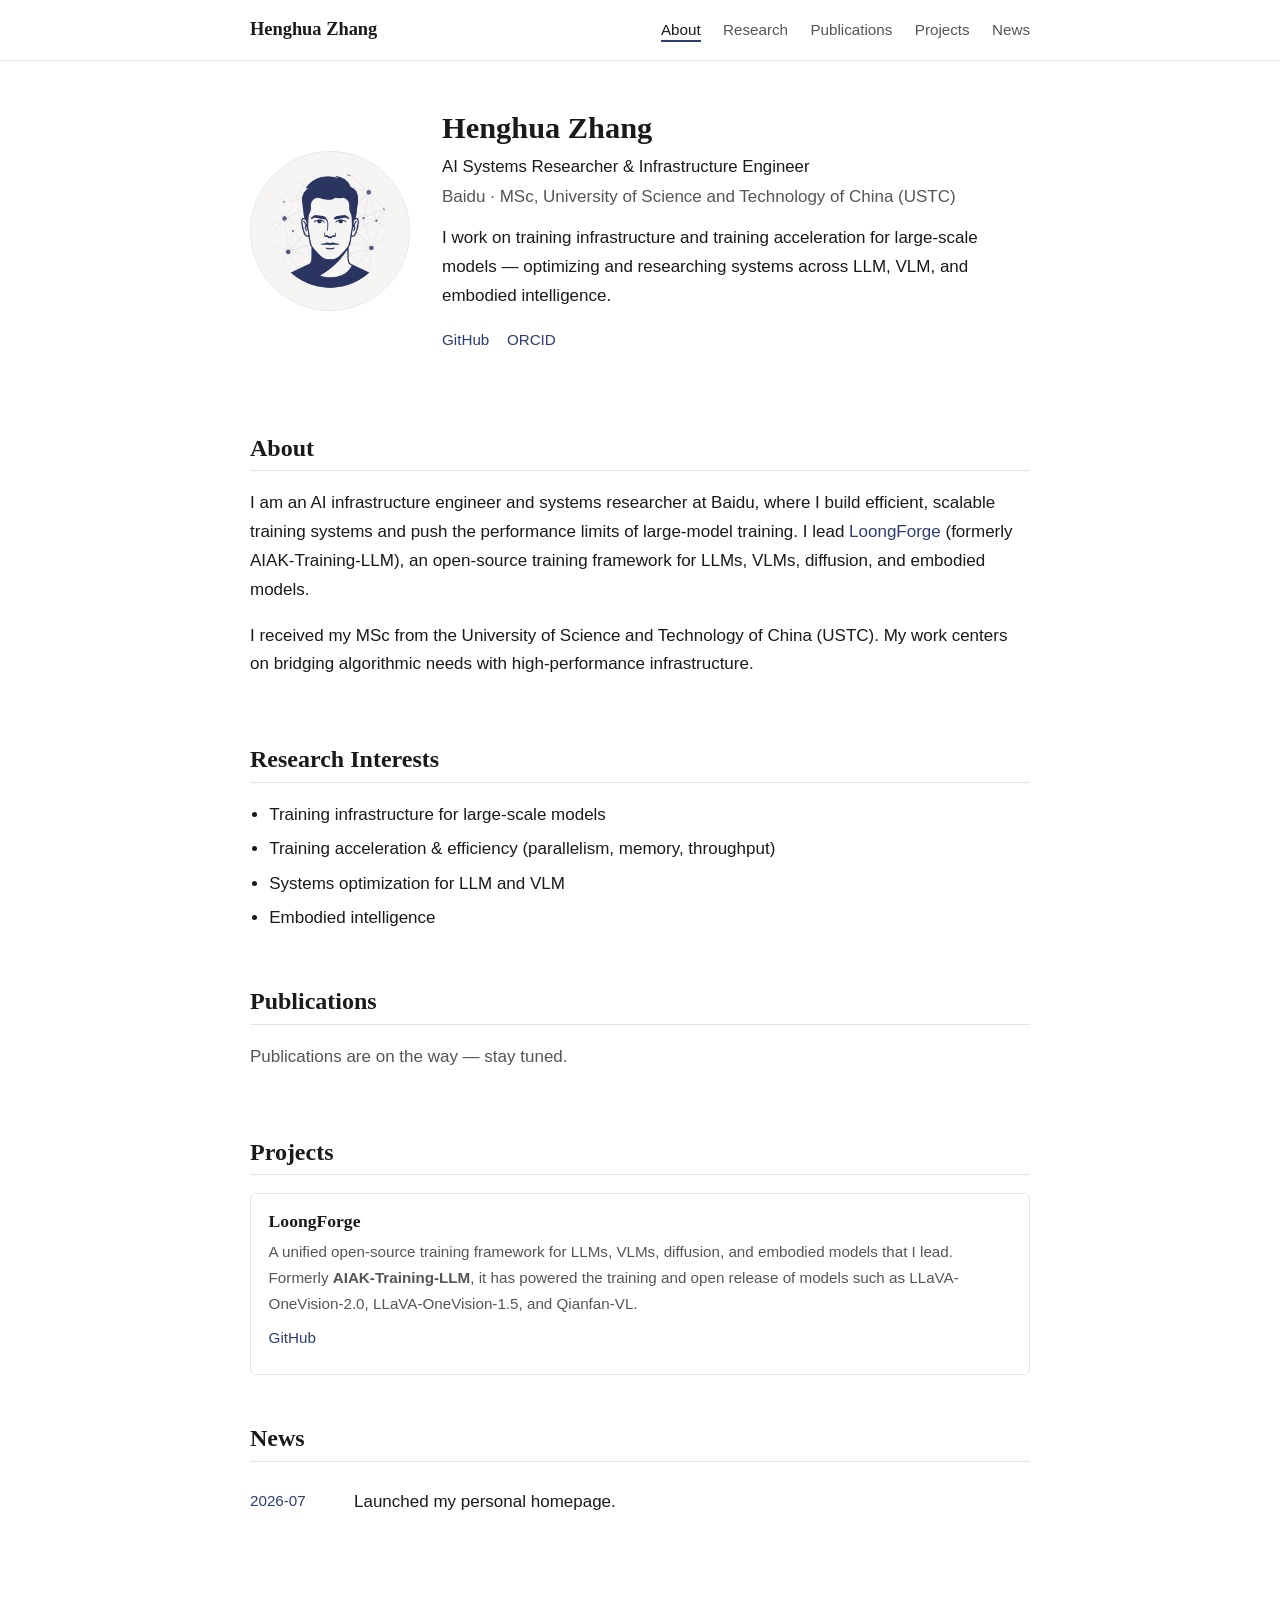
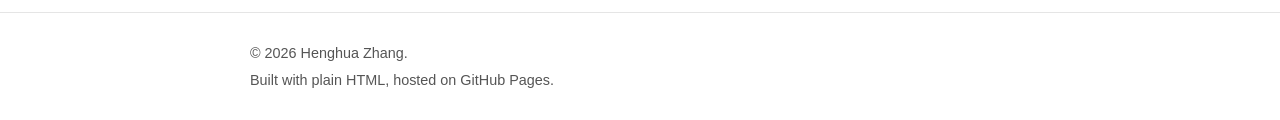
==== index.html @ 89657edd "Add academic personal homepage" ====
<!DOCTYPE html>
<html lang="en">
<head>
  <meta charset="UTF-8" />
  <meta name="viewport" content="width=device-width, initial-scale=1.0" />
  <title>Henghua Zhang — Homepage</title>
  <meta name="description" content="Henghua Zhang — AI systems researcher and infrastructure engineer at Baidu, working on training infrastructure and training acceleration for large-scale models (LLM, VLM, embodied intelligence)." />
  <link rel="stylesheet" href="css/style.css" />
</head>
<body>
  <!-- ===================== Header / Nav ===================== -->
  <header class="site-header">
    <nav class="nav container" aria-label="Primary">
      <a class="nav-brand" href="#home">Henghua Zhang</a>
      <button class="nav-toggle" aria-label="Toggle navigation menu" aria-expanded="false" aria-controls="nav-menu">
        <span></span><span></span><span></span>
      </button>
      <ul class="nav-menu" id="nav-menu">
        <li><a href="#about">About</a></li>
        <li><a href="#research">Research</a></li>
        <li><a href="#publications">Publications</a></li>
        <li><a href="#projects">Projects</a></li>
        <li><a href="#news">News</a></li>
      </ul>
    </nav>
  </header>

  <main>
    <!-- ===================== Hero ===================== -->
    <section id="home" class="hero container">
      <div class="hero-avatar">
        <img src="assets/avatar.jpg" alt="Portrait of Henghua Zhang" onerror="this.remove()" />
      </div>
      <div class="hero-info">
        <h1>Henghua Zhang</h1>
        <p class="hero-title">AI Systems Researcher &amp; Infrastructure Engineer</p>
        <p class="hero-affil">Baidu &middot; MSc, University of Science and Technology of China (USTC)</p>
        <p class="hero-bio">
          I work on training infrastructure and training acceleration for large-scale
          models &mdash; optimizing and researching systems across LLM, VLM, and
          embodied intelligence.
        </p>
        <ul class="hero-links">
          <li><a href="https://github.com/nullnonenilNULL" rel="noopener" target="_blank">GitHub</a></li>
          <li><a href="https://orcid.org/0009-0000-8911-8715" rel="noopener" target="_blank">ORCID</a></li>
          <!-- 需要时取消注释并填写：
          <li><a href="mailto:你的邮箱">Email</a></li>
          <li><a href="https://scholar.google.com/citations?user=XXXX" rel="noopener" target="_blank">Google Scholar</a></li>
          <li><a href="assets/cv.pdf" target="_blank">CV</a></li>
          -->
        </ul>
      </div>
    </section>

    <!-- ===================== About ===================== -->
    <section id="about" class="section container">
      <h2 class="section-title">About</h2>
      <p>
        I am an AI infrastructure engineer and systems researcher at Baidu, where I
        build efficient, scalable training systems and push the performance limits of
        large-model training. I lead
        <a href="https://github.com/baidu-baige/LoongForge" target="_blank" rel="noopener">LoongForge</a>
        (formerly AIAK-Training-LLM), an open-source training framework for LLMs, VLMs,
        diffusion, and embodied models.
      </p>
      <p>
        I received my MSc from the University of Science and Technology of China (USTC).
        My work centers on bridging algorithmic needs with high-performance infrastructure.
      </p>
    </section>

    <!-- ===================== Research Interests ===================== -->
    <section id="research" class="section container">
      <h2 class="section-title">Research Interests</h2>
      <ul class="research-list">
        <li>Training infrastructure for large-scale models</li>
        <li>Training acceleration &amp; efficiency (parallelism, memory, throughput)</li>
        <li>Systems optimization for LLM and VLM</li>
        <li>Embodied intelligence</li>
      </ul>
    </section>

    <!-- ===================== Publications ===================== -->
    <section id="publications" class="section container">
      <h2 class="section-title">Publications</h2>
      <p style="color:var(--color-muted)">
        Publications are on the way &mdash; stay tuned.
      </p>
      <!-- 有论文后：删除上面这句提示，按下面模板逐条添加
      <ul class="pub-list">
        <li class="pub-item">
          <span class="pub-year">2026</span>
          <div class="pub-body">
            <p class="pub-titletext">论文标题</p>
            <p class="pub-authors"><strong>Henghua Zhang</strong>, Coauthor A, Coauthor B</p>
            <p class="pub-venue">会议/期刊, 2026</p>
            <p class="pub-links">
              <a href="#" target="_blank" rel="noopener">PDF</a>
              <a href="#" target="_blank" rel="noopener">Code</a>
            </p>
          </div>
        </li>
      </ul>
      <p class="section-more"><a href="publications.html">View all publications &rarr;</a></p>
      -->
    </section>

    <!-- ===================== Projects ===================== -->
    <section id="projects" class="section container">
      <h2 class="section-title">Projects</h2>
      <div class="project-grid">
        <article class="project-card">
          <h3>LoongForge</h3>
          <p>A unified open-source training framework for LLMs, VLMs, diffusion, and embodied models that I lead. Formerly <strong>AIAK-Training-LLM</strong>, it has powered the training and open release of models such as LLaVA-OneVision-2.0, LLaVA-OneVision-1.5, and Qianfan-VL.</p>
          <p class="project-links">
            <a href="https://github.com/baidu-baige/LoongForge" target="_blank" rel="noopener">GitHub</a>
          </p>
        </article>
      </div>
    </section>

    <!-- ===================== News ===================== -->
    <section id="news" class="section container">
      <h2 class="section-title">News</h2>
      <ul class="news-list">
        <li class="news-item">
          <span class="news-date">2026-07</span>
          <span class="news-text">Launched my personal homepage.</span>
        </li>
        <!-- 新增动态：复制下面这行修改即可
        <li class="news-item">
          <span class="news-date">2026-08</span>
          <span class="news-text">动态内容</span>
        </li>
        -->
      </ul>
    </section>
  </main>

  <!-- ===================== Footer ===================== -->
  <footer class="site-footer">
    <div class="container">
      <p>&copy; <span id="year"></span> Henghua Zhang.</p>
      <p>Built with plain HTML, hosted on GitHub Pages.</p>
    </div>
  </footer>

  <script src="js/main.js"></script>
</body>
</html>
---- css/style.css ----
/* ============================================================
   Academic Homepage — Global Styles
   Design: white background, dark text, single restrained accent,
   serif headings for an academic feel, minimal decoration.
   ============================================================ */

:root {
  --color-bg: #ffffff;
  --color-text: #1a1a1a;
  --color-muted: #555555;
  --color-accent: #2c3e70;      /* deep indigo — the only accent color */
  --color-accent-soft: #eef1f8;
  --color-border: #e5e5e5;

  --font-body: -apple-system, BlinkMacSystemFont, "Segoe UI", Roboto,
    "Helvetica Neue", "PingFang SC", "Microsoft YaHei", Arial, sans-serif;
  --font-head: Georgia, "Times New Roman", "Songti SC", serif;

  --maxw: 820px;
  --space: 1rem;
}

/* ---------- Reset / base ---------- */
*,
*::before,
*::after { box-sizing: border-box; }

html { scroll-behavior: smooth; }

body {
  margin: 0;
  font-family: var(--font-body);
  color: var(--color-text);
  background: var(--color-bg);
  line-height: 1.7;
  font-size: 17px;
  -webkit-font-smoothing: antialiased;
}

/* account for sticky header when jumping to anchors */
section[id] { scroll-margin-top: 72px; }

a {
  color: var(--color-accent);
  text-decoration: none;
  transition: color 0.15s ease, border-color 0.15s ease;
}
a:hover { text-decoration: underline; }

h1, h2, h3 { font-family: var(--font-head); font-weight: 600; line-height: 1.3; }

img { max-width: 100%; display: block; }

.container {
  width: 100%;
  max-width: var(--maxw);
  margin-inline: auto;
  padding-inline: 1.25rem;
}

/* ---------- Header / Nav ---------- */
.site-header {
  position: sticky;
  top: 0;
  z-index: 100;
  background: rgba(255, 255, 255, 0.92);
  backdrop-filter: saturate(180%) blur(6px);
  border-bottom: 1px solid var(--color-border);
}

.nav {
  display: flex;
  align-items: center;
  justify-content: space-between;
  min-height: 60px;
}

.nav-brand {
  font-family: var(--font-head);
  font-size: 1.15rem;
  font-weight: 600;
  color: var(--color-text);
}
.nav-brand:hover { text-decoration: none; color: var(--color-accent); }

.nav-menu {
  list-style: none;
  display: flex;
  gap: 1.4rem;
  margin: 0;
  padding: 0;
}
.nav-menu a {
  color: var(--color-muted);
  font-size: 0.95rem;
  padding-bottom: 2px;
  border-bottom: 2px solid transparent;
}
.nav-menu a:hover { color: var(--color-text); text-decoration: none; }
.nav-menu a.active {
  color: var(--color-text);
  border-bottom-color: var(--color-accent);
}

.nav-toggle {
  display: none;
  flex-direction: column;
  justify-content: center;
  gap: 5px;
  width: 40px;
  height: 40px;
  padding: 0;
  background: none;
  border: none;
  cursor: pointer;
}
.nav-toggle span {
  display: block;
  width: 22px;
  height: 2px;
  background: var(--color-text);
  transition: transform 0.2s ease, opacity 0.2s ease;
}

/* ---------- Hero ---------- */
.hero {
  display: flex;
  align-items: center;
  gap: 2rem;
  padding-top: 3rem;
  padding-bottom: 2.5rem;
}
.hero-avatar {
  flex: 0 0 auto;
  width: 160px;
  height: 160px;
  border-radius: 50%;
  overflow: hidden;
  background: var(--color-accent-soft);
  border: 1px solid var(--color-border);
}
.hero-avatar img { width: 100%; height: 100%; object-fit: cover; }

.hero-info h1 { margin: 0 0 0.25rem; font-size: 1.9rem; }
.hero-title { margin: 0; font-size: 1.05rem; color: var(--color-text); }
.hero-affil { margin: 0.15rem 0 0.75rem; color: var(--color-muted); }
.hero-bio { margin: 0 0 1rem; color: var(--color-text); }

.hero-links {
  list-style: none;
  display: flex;
  flex-wrap: wrap;
  gap: 0.5rem 1.1rem;
  margin: 0;
  padding: 0;
  font-size: 0.95rem;
}

/* ---------- Sections ---------- */
.section { padding-top: 2.5rem; padding-bottom: 0.5rem; }
.section:last-of-type { padding-bottom: 2.5rem; }

.section-title {
  margin: 0 0 1.1rem;
  font-size: 1.5rem;
  padding-bottom: 0.4rem;
  border-bottom: 1px solid var(--color-border);
}
.section-more { margin-top: 1rem; font-size: 0.95rem; }

/* Research interests */
.research-list {
  margin: 0;
  padding-left: 1.2rem;
}
.research-list li { margin-bottom: 0.35rem; }

/* Publications */
.pub-list { list-style: none; margin: 0; padding: 0; }
.pub-item {
  display: flex;
  gap: 1rem;
  padding: 0.9rem 0;
  border-bottom: 1px solid var(--color-border);
}
.pub-item:last-child { border-bottom: none; }
.pub-year {
  flex: 0 0 3.2rem;
  font-family: var(--font-head);
  color: var(--color-accent);
  font-weight: 600;
}
.pub-body { flex: 1; }
.pub-titletext { margin: 0 0 0.2rem; font-weight: 600; }
.pub-authors { margin: 0; color: var(--color-muted); font-size: 0.95rem; }
.pub-venue { margin: 0.1rem 0; font-style: italic; color: var(--color-muted); font-size: 0.95rem; }
.pub-links { margin: 0.25rem 0 0; font-size: 0.9rem; }
.pub-links a { margin-right: 0.9rem; }

/* Projects */
.project-grid {
  display: grid;
  grid-template-columns: repeat(auto-fit, minmax(240px, 1fr));
  gap: 1rem;
}
.project-card {
  border: 1px solid var(--color-border);
  border-radius: 6px;
  padding: 1rem 1.1rem;
}
.project-card h3 { margin: 0 0 0.4rem; font-size: 1.1rem; }
.project-card p { margin: 0 0 0.5rem; color: var(--color-muted); font-size: 0.95rem; }
.project-links { font-size: 0.9rem; }
.project-links a { margin-right: 0.9rem; }

/* News */
.news-list { list-style: none; margin: 0; padding: 0; }
.news-item {
  display: flex;
  gap: 1rem;
  padding: 0.5rem 0;
  border-bottom: 1px dashed var(--color-border);
}
.news-item:last-child { border-bottom: none; }
.news-date {
  flex: 0 0 5.5rem;
  color: var(--color-accent);
  font-variant-numeric: tabular-nums;
  font-size: 0.95rem;
}
.news-text { flex: 1; }

/* ---------- Footer ---------- */
.site-footer {
  margin-top: 3rem;
  border-top: 1px solid var(--color-border);
  padding: 1.5rem 0;
  color: var(--color-muted);
  font-size: 0.9rem;
}
.site-footer p { margin: 0.2rem 0; }

/* ---------- Responsive ---------- */
@media (max-width: 640px) {
  body { font-size: 16px; }

  .nav-toggle { display: flex; }
  .nav-menu {
    position: absolute;
    top: 60px;
    left: 0;
    right: 0;
    flex-direction: column;
    gap: 0;
    background: var(--color-bg);
    border-bottom: 1px solid var(--color-border);
    max-height: 0;
    overflow: hidden;
    transition: max-height 0.25s ease;
  }
  .nav-menu.open { max-height: 320px; }
  .nav-menu li { border-top: 1px solid var(--color-border); }
  .nav-menu a { display: block; padding: 0.8rem 1.25rem; border-bottom: none; }
  .nav-menu a.active { border-bottom: none; color: var(--color-accent); }

  .hero {
    flex-direction: column;
    text-align: center;
    gap: 1.25rem;
    padding-top: 2rem;
  }
  .hero-links { justify-content: center; }
  .pub-item { flex-direction: column; gap: 0.2rem; }
  .pub-year { flex-basis: auto; }
  .news-item { flex-direction: column; gap: 0.1rem; }
  .news-date { flex-basis: auto; }
}
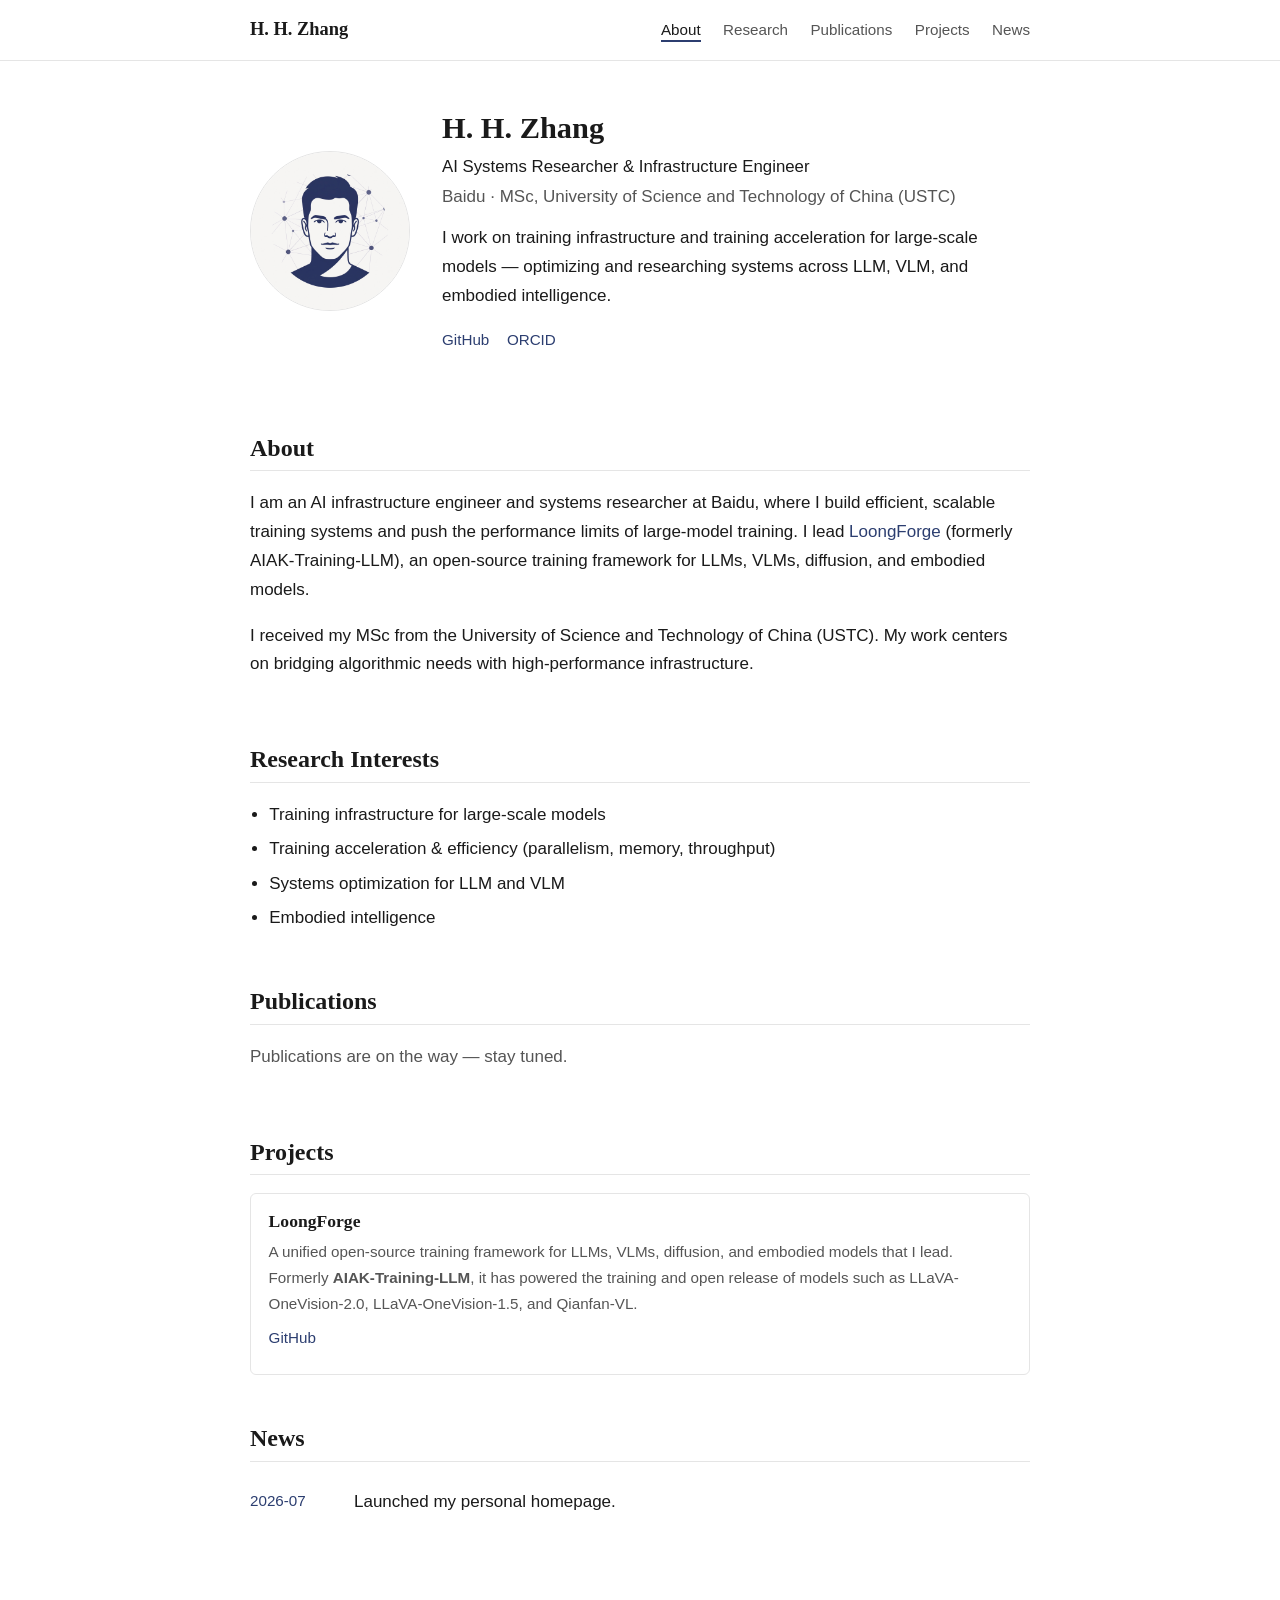
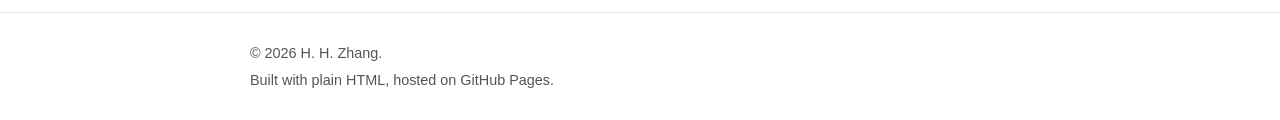
==== commit 68574336: "Use display name H. H. Zhang" ====
--- a/index.html
+++ b/index.html
@@ -3,15 +3,15 @@
 <head>
   <meta charset="UTF-8" />
   <meta name="viewport" content="width=device-width, initial-scale=1.0" />
-  <title>Henghua Zhang — Homepage</title>
-  <meta name="description" content="Henghua Zhang — AI systems researcher and infrastructure engineer at Baidu, working on training infrastructure and training acceleration for large-scale models (LLM, VLM, embodied intelligence)." />
+  <title>H. H. Zhang — Homepage</title>
+  <meta name="description" content="H. H. Zhang — AI systems researcher and infrastructure engineer at Baidu, working on training infrastructure and training acceleration for large-scale models (LLM, VLM, embodied intelligence)." />
   <link rel="stylesheet" href="css/style.css" />
 </head>
 <body>
   <!-- ===================== Header / Nav ===================== -->
   <header class="site-header">
     <nav class="nav container" aria-label="Primary">
-      <a class="nav-brand" href="#home">Henghua Zhang</a>
+      <a class="nav-brand" href="#home">H. H. Zhang</a>
       <button class="nav-toggle" aria-label="Toggle navigation menu" aria-expanded="false" aria-controls="nav-menu">
         <span></span><span></span><span></span>
       </button>
@@ -29,10 +29,10 @@
     <!-- ===================== Hero ===================== -->
     <section id="home" class="hero container">
       <div class="hero-avatar">
-        <img src="assets/avatar.jpg" alt="Portrait of Henghua Zhang" onerror="this.remove()" />
+        <img src="assets/avatar.jpg" alt="Portrait of H. H. Zhang" onerror="this.remove()" />
       </div>
       <div class="hero-info">
-        <h1>Henghua Zhang</h1>
+        <h1>H. H. Zhang</h1>
         <p class="hero-title">AI Systems Researcher &amp; Infrastructure Engineer</p>
         <p class="hero-affil">Baidu &middot; MSc, University of Science and Technology of China (USTC)</p>
         <p class="hero-bio">
@@ -92,7 +92,7 @@
           <span class="pub-year">2026</span>
           <div class="pub-body">
             <p class="pub-titletext">论文标题</p>
-            <p class="pub-authors"><strong>Henghua Zhang</strong>, Coauthor A, Coauthor B</p>
+            <p class="pub-authors"><strong>H. H. Zhang</strong>, Coauthor A, Coauthor B</p>
             <p class="pub-venue">会议/期刊, 2026</p>
             <p class="pub-links">
               <a href="#" target="_blank" rel="noopener">PDF</a>
@@ -140,7 +140,7 @@
   <!-- ===================== Footer ===================== -->
   <footer class="site-footer">
     <div class="container">
-      <p>&copy; <span id="year"></span> Henghua Zhang.</p>
+      <p>&copy; <span id="year"></span> H. H. Zhang.</p>
       <p>Built with plain HTML, hosted on GitHub Pages.</p>
     </div>
   </footer>
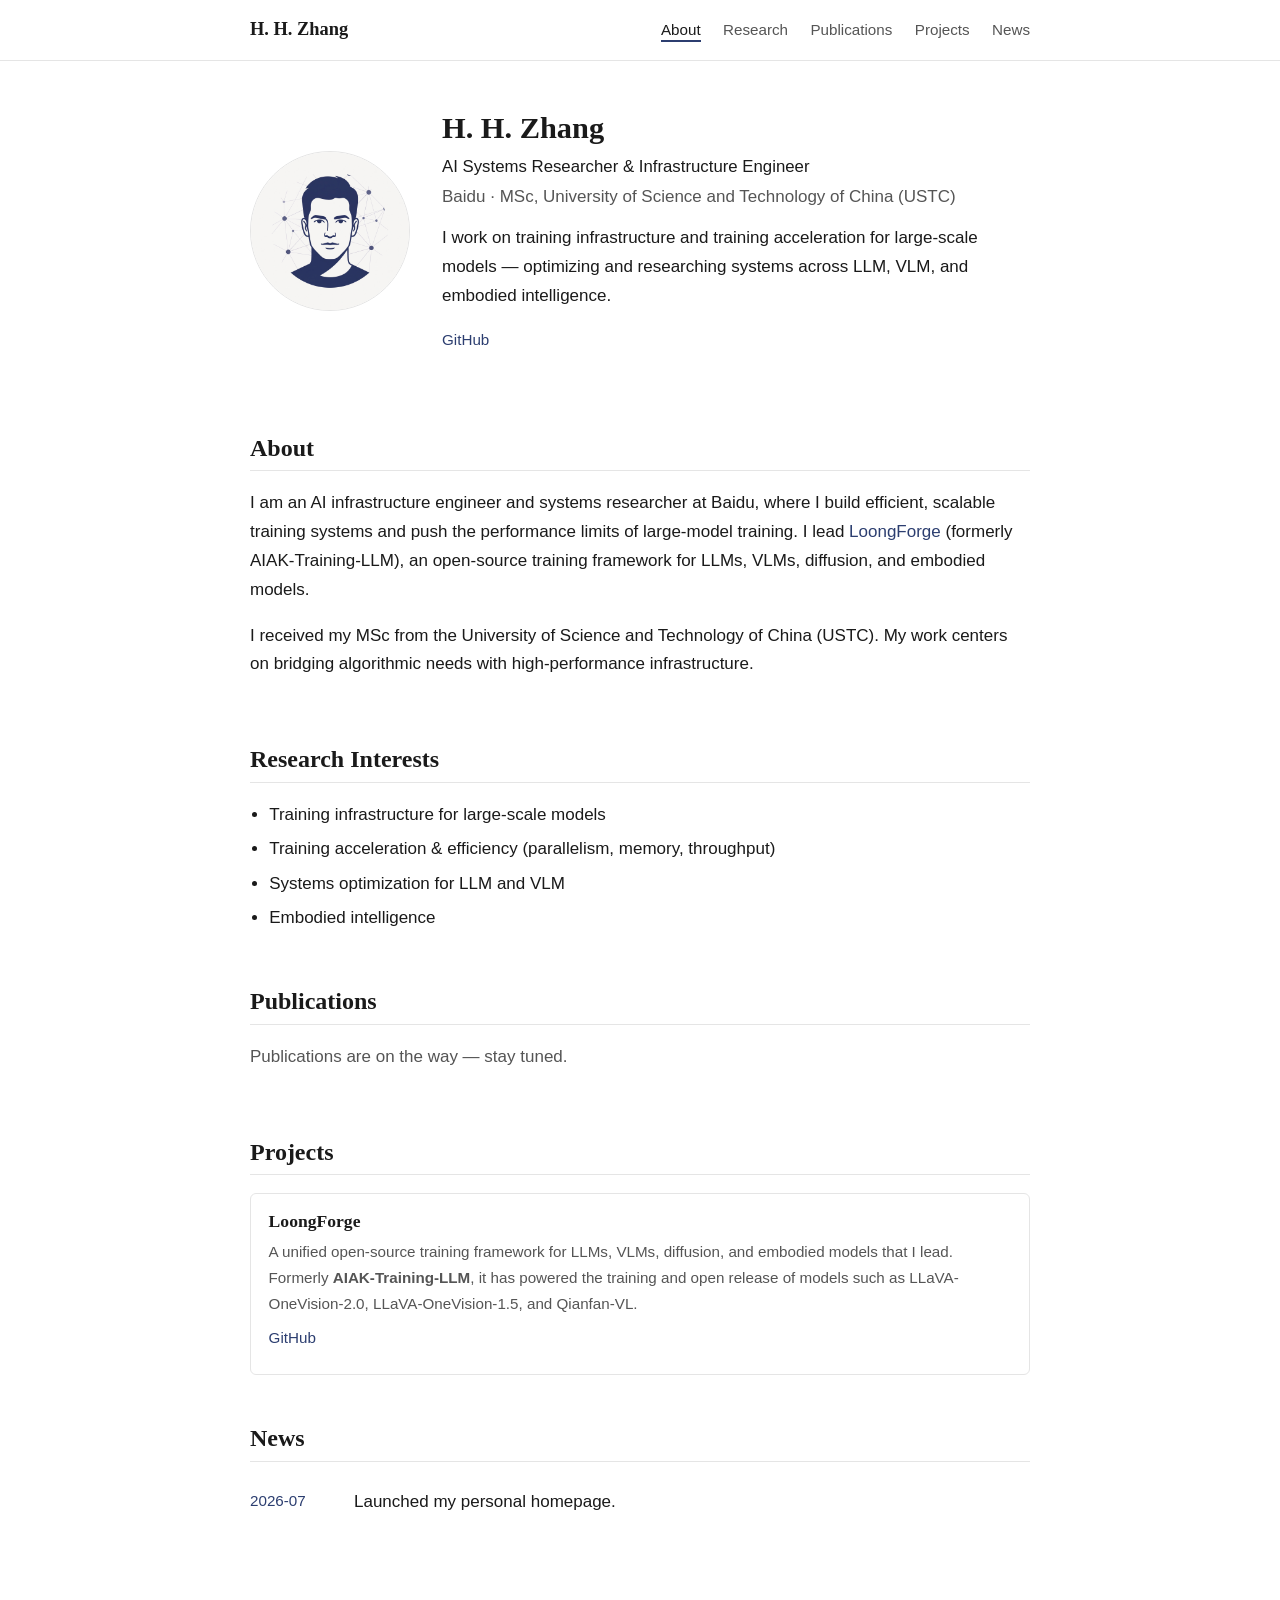
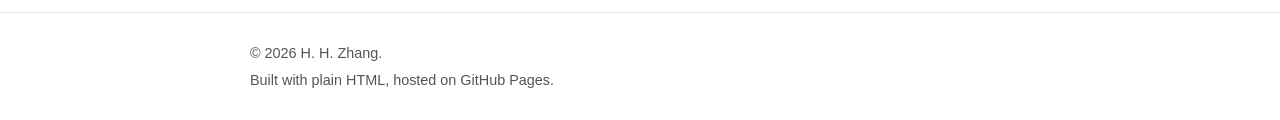
==== commit 57e4ada5: "Remove ORCID link from homepage" ====
--- a/index.html
+++ b/index.html
@@ -42,7 +42,6 @@
         </p>
         <ul class="hero-links">
           <li><a href="https://github.com/nullnonenilNULL" rel="noopener" target="_blank">GitHub</a></li>
-          <li><a href="https://orcid.org/0009-0000-8911-8715" rel="noopener" target="_blank">ORCID</a></li>
           <!-- 需要时取消注释并填写：
           <li><a href="mailto:你的邮箱">Email</a></li>
           <li><a href="https://scholar.google.com/citations?user=XXXX" rel="noopener" target="_blank">Google Scholar</a></li>
